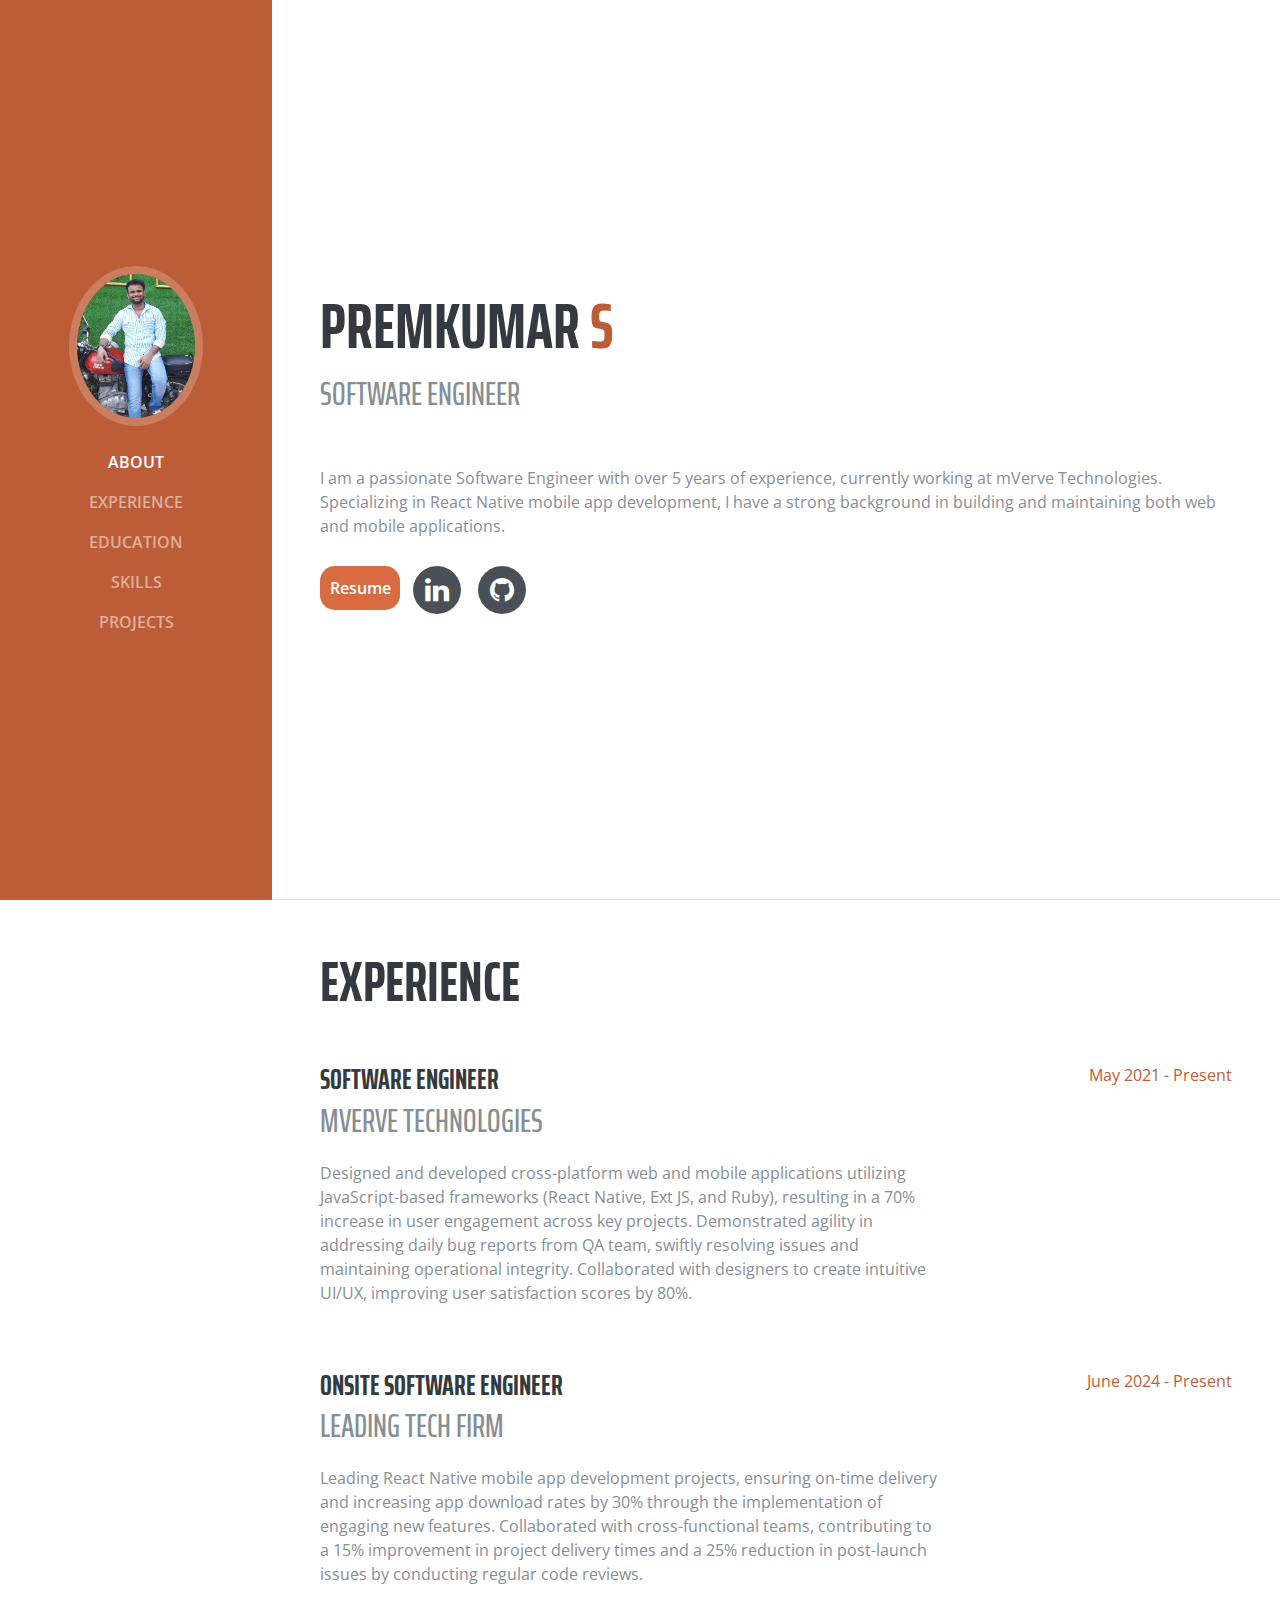
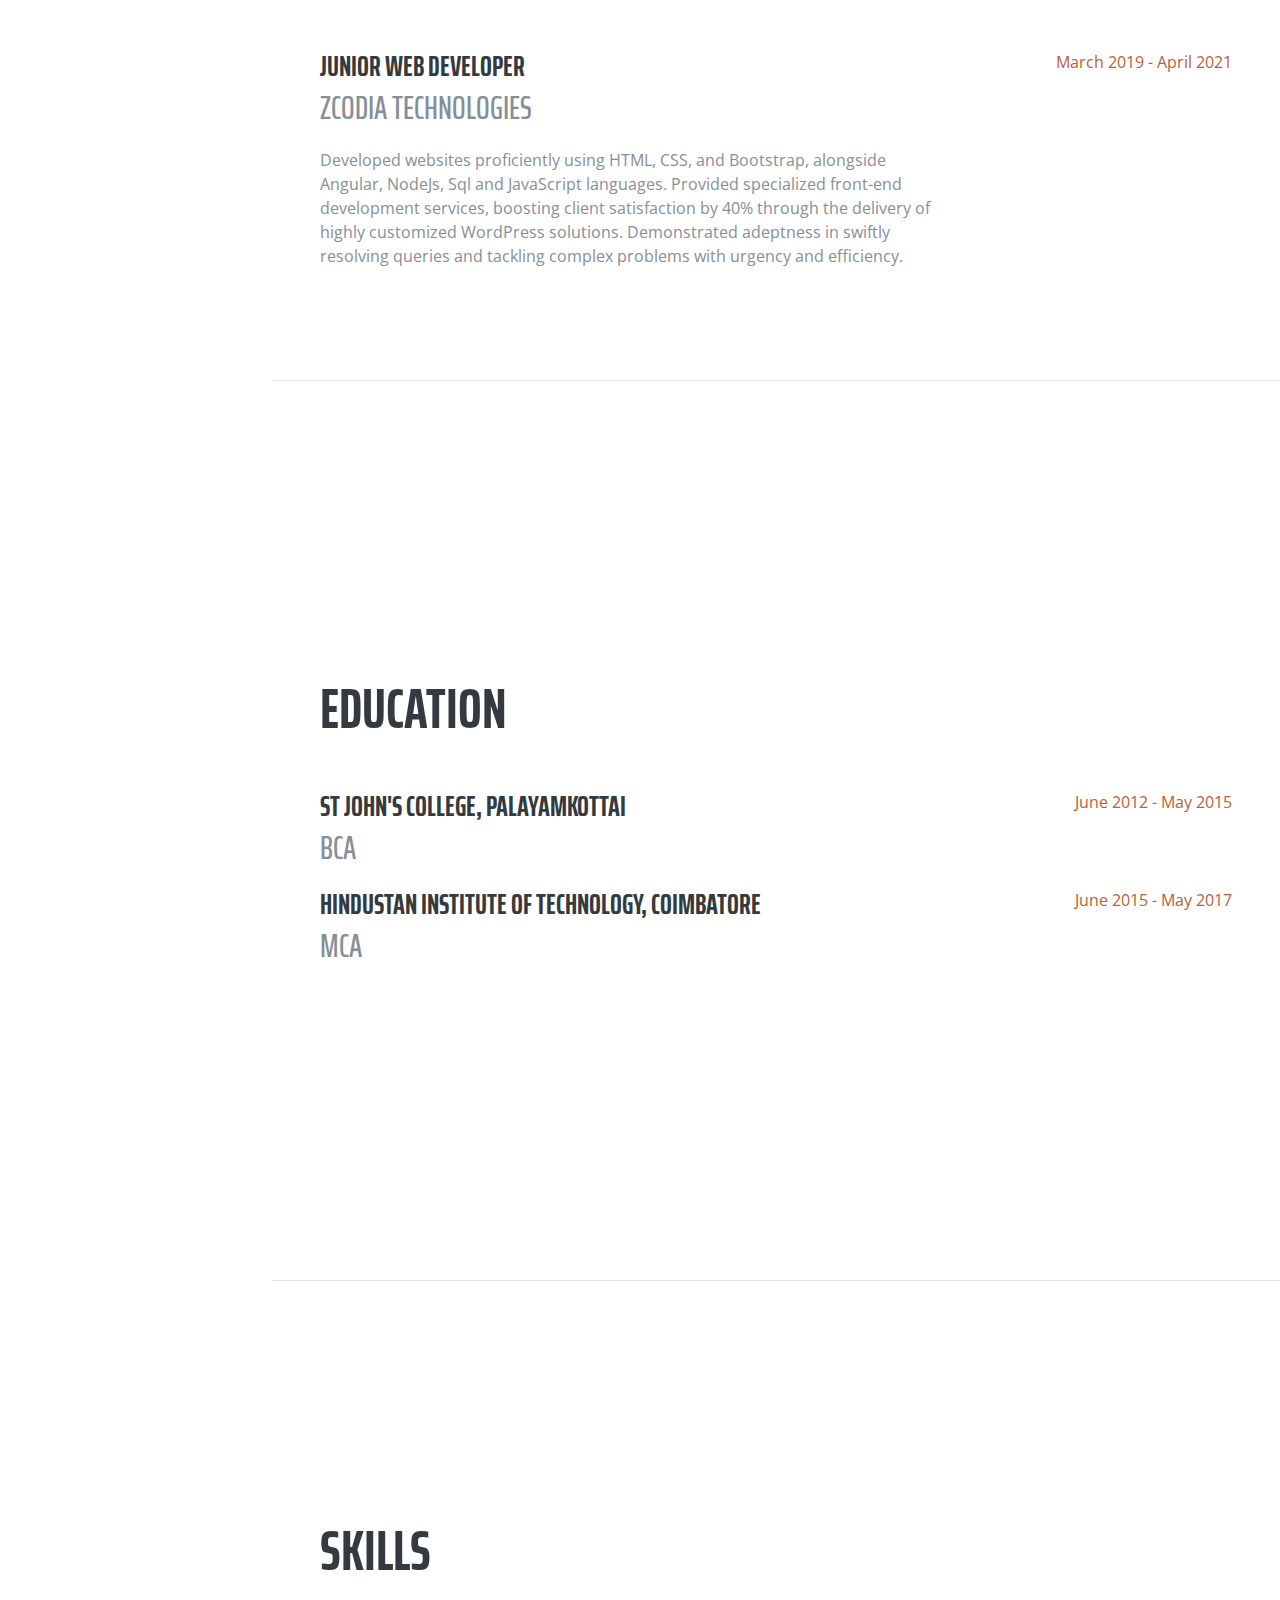
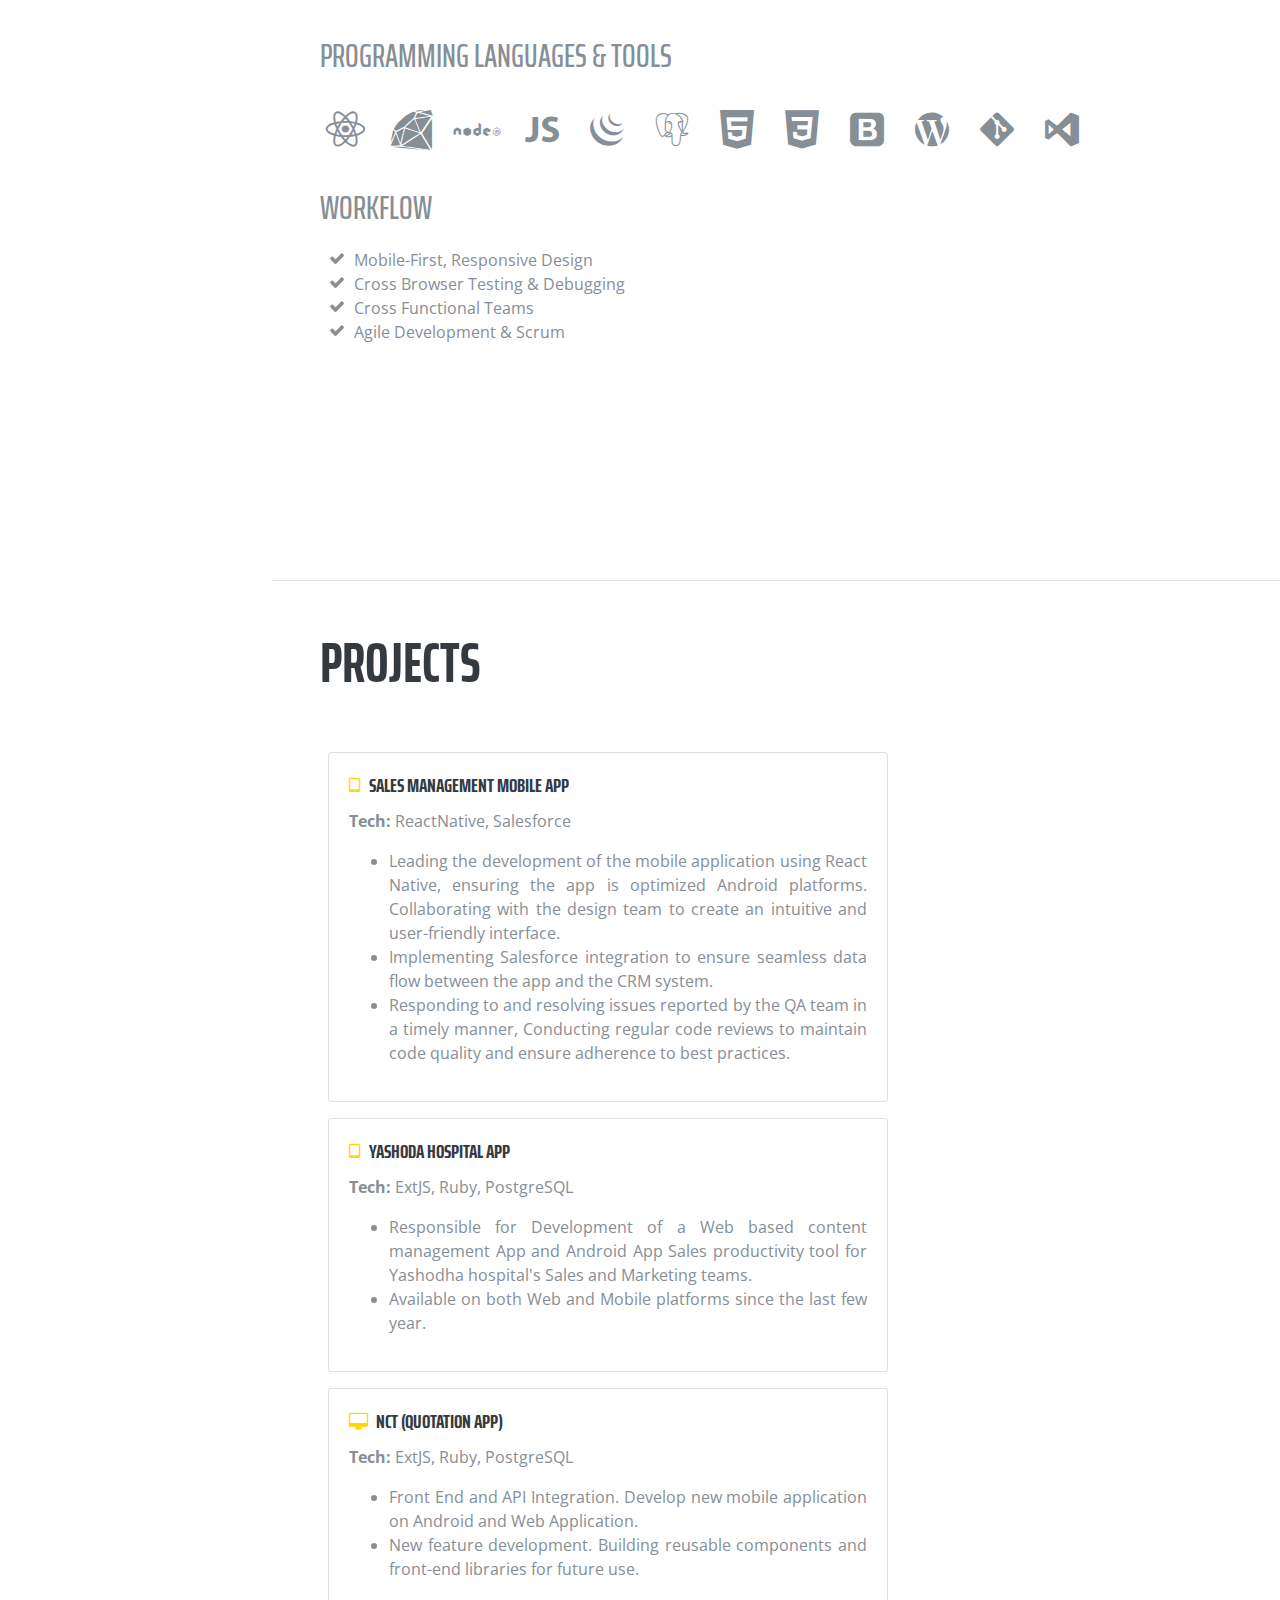
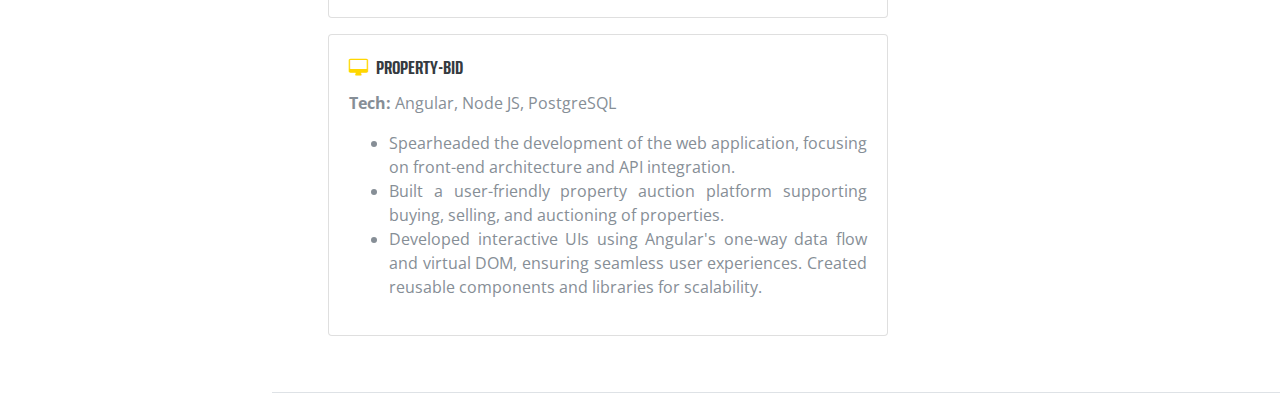
==== index.html @ eaff4596 "initial created" ====
<!DOCTYPE html>
<html lang="en">

<head>

  <meta charset="utf-8">
  <meta name="viewport" content="width=device-width, initial-scale=1, shrink-to-fit=no">
  <meta name="description" content="">
  <meta name="author" content="">

  <title>Prem - Portfolio</title>

  <!-- Bootstrap core CSS -->
  <link href="vendor/bootstrap/css/bootstrap.min.css" rel="stylesheet">

  <!-- Custom fonts for this template -->
  <link href="https://fonts.googleapis.com/css?family=Saira+Extra+Condensed:100,200,300,400,500,600,700,800,900"
    rel="stylesheet">
  <link href="https://fonts.googleapis.com/css?family=Open+Sans:300,300i,400,400i,600,600i,700,700i,800,800i"
    rel="stylesheet">
  <link href="vendor/font-awesome/css/font-awesome.min.css" rel="stylesheet">
  <link href="vendor/devicons/css/devicons.min.css" rel="stylesheet">
  <link href="vendor/simple-line-icons/css/simple-line-icons.css" rel="stylesheet">

  <!-- Custom styles for this template -->
  <link href="css/resume.min.css" rel="stylesheet">

</head>

<body id="page-top">

  <nav class="navbar navbar-expand-lg navbar-dark bg-primary fixed-top" id="sideNav">
    <a class="navbar-brand js-scroll-trigger" href="#page-top">
      <span class="d-none d-lg-block">
        <img class="img-fluid img-profile rounded-circle mx-auto mb-2" src="img/prem_image.jpg" alt="prem_image">
      </span>
    </a>
    <button class="navbar-toggler" type="button" data-toggle="collapse" data-target="#navbarSupportedContent"
      aria-controls="navbarSupportedContent" aria-expanded="false" aria-label="Toggle navigation">
      <span class="navbar-toggler-icon"></span>
    </button>
    <div class="collapse navbar-collapse" id="navbarSupportedContent">
      <ul class="navbar-nav">
        <li class="nav-item">
          <a class="nav-link js-scroll-trigger" href="#about">About</a>
        </li>
        <li class="nav-item">
          <a class="nav-link js-scroll-trigger" href="#experience">Experience</a>
        </li>
        <li class="nav-item">
          <a class="nav-link js-scroll-trigger" href="#education">Education</a>
        </li>
        <li class="nav-item">
          <a class="nav-link js-scroll-trigger" href="#skills">Skills</a>
        </li>
        <!-- <li class="nav-item">
          <a class="nav-link js-scroll-trigger" href="img/Resume.pdf" download="Premkumar_Resume.pdf" target="_blank"
            rel="noopener noreferrer">Resume</a>
        </li> -->
        <li class="nav-item">
          <a class="nav-link js-scroll-trigger" href="#projects">Projects</a>
        </li>
      </ul>
    </div>
  </nav>

  <div class="container-fluid p-0">

    <section class="resume-section p-3 p-lg-5 d-flex d-column" id="about">
      <div class="my-auto">
        <h1 class="mb-0">PREMKUMAR
          <span class="text-primary">S</span>
        </h1>
        <div class="subheading mb-5">Software Engineer
          <!-- <a href="mailto:name@email.com">name@email.com</a> -->
        </div>
        <p class="mb-4">I am a passionate Software Engineer with over 5 years of experience,
          currently working at mVerve Technologies.
          Specializing in React Native mobile app development,
          I have a strong background in building and maintaining both web and mobile applications.</p>
        <!-- <div class="mb-3">
          <a class="nav-link js-scroll-trigger"
            style="width: 80px;background-color: #d86b3f; padding: 10px; border-radius: 15px;color: #ffff; font-weight: 600;"
            href="img/Resume.pdf" download="Premkumar_Resume.pdf" target="_blank" rel="noopener noreferrer">Resume</a>
        </div> -->
        <ul class="list-inline list-social-icons mb-0">
          <li class="list-inline-item">
            <a class="nav-link js-scroll-trigger"
              style="width: 80px;background-color: #d86b3f; padding: 10px; border-radius: 15px;color: #ffff; font-weight: 600;"
              href="img/Resume.pdf" download="Premkumar_Resume.pdf" target="_blank" rel="noopener noreferrer">Resume</a>
          </li>
          <li class="list-inline-item">
            <a href="https://www.linkedin.com/in/premkumar-s-898a61129/" target="_blank" rel="noopener noreferrer">
              <span class="fa-stack fa-lg">
                <i class="fa fa-circle fa-stack-2x"></i>
                <i class="fa fa-linkedin fa-stack-1x fa-inverse"></i>
              </span>
            </a>
          </li>
          <li class="list-inline-item">
            <a href="#">
              <span class="fa-stack fa-lg">
                <i class="fa fa-circle fa-stack-2x"></i>
                <i class="fa fa-github fa-stack-1x fa-inverse"></i>
              </span>
            </a>
          </li>
        </ul>
      </div>
    </section>

    <section class="resume-section p-3 p-lg-5 d-flex flex-column" id="experience">
      <div class="my-auto">
        <h2 class="mb-5">Experience</h2>

        <div class="resume-item d-flex flex-column flex-md-row mb-5">
          <div class="resume-content mr-auto">
            <h3 class="mb-0">Software Engineer</h3>
            <div class="subheading mb-3">mVerve Technologies</div>
            <p>Designed and developed cross-platform web and mobile applications utilizing JavaScript-based frameworks
              (React Native, Ext JS, and Ruby), resulting in a 70% increase in user
              engagement across key projects. Demonstrated agility in addressing daily bug reports from QA team, swiftly
              resolving issues and maintaining operational integrity. Collaborated with designers to create intuitive
              UI/UX, improving user satisfaction scores by 80%.</p>
          </div>
          <div class="resume-date text-md-right">
            <span class="text-primary">May 2021 - Present</span>
          </div>
        </div>

        <div class="resume-item d-flex flex-column flex-md-row mb-5">
          <div class="resume-content mr-auto">
            <h3 class="mb-0">Onsite Software Engineer</h3>
            <div class="subheading mb-3">Leading Tech Firm</div>
            <p>Leading React Native mobile app development projects, ensuring on-time delivery and
              increasing app download rates by 30% through the implementation of engaging new
              features. Collaborated with cross-functional teams, contributing to a 15% improvement in project
              delivery times and a 25% reduction in post-launch issues by conducting regular code
              reviews.</p>
          </div>
          <div class="resume-date text-md-right">
            <span class="text-primary">June 2024 - Present</span>
          </div>
        </div>

        <div class="resume-item d-flex flex-column flex-md-row mb-5">
          <div class="resume-content mr-auto">
            <h3 class="mb-0">Junior Web Developer</h3>
            <div class="subheading mb-3">Zcodia Technologies</div>
            <p>Developed websites proficiently using HTML, CSS, and Bootstrap, alongside Angular,
              NodeJs, Sql and JavaScript languages. Provided specialized front-end development services, boosting client
              satisfaction by 40%
              through the delivery of highly customized WordPress solutions. Demonstrated adeptness in swiftly resolving
              queries and tackling complex problems with
              urgency and efficiency.</p>
          </div>
          <div class="resume-date text-md-right">
            <span class="text-primary">March 2019 - April 2021</span>
          </div>
        </div>
      </div>
    </section>

    <section class="resume-section p-3 p-lg-5 d-flex flex-column" id="education">
      <div class="my-auto">
        <h2 class="mb-5">Education</h2>

        <div class="resume-item d-flex flex-column flex-md-row">
          <div class="resume-content mr-auto">
            <h3 class="mb-0">St John's College, Palayamkottai</h3>
            <div class="subheading mb-3">BCA</div>
          </div>
          <div class="resume-date text-md-right">
            <span class="text-primary">June 2012 - May 2015</span>
          </div>
        </div>
        <div class="resume-item d-flex flex-column flex-md-row">
          <div class="resume-content mr-auto">
            <h3 class="mb-0">Hindustan Institute of Technology, Coimbatore </h3>
            <div class="subheading mb-3">MCA</div>
          </div>
          <div class="resume-date text-md-right">
            <span class="text-primary">June 2015 - May 2017</span>
          </div>
        </div>
      </div>
    </section>
    <section class="resume-section p-3 p-lg-5 d-flex flex-column" id="skills">
      <div class="my-auto">
        <h2 class="mb-5">Skills</h2>

        <div class="subheading mb-3">Programming Languages &amp; Tools</div>
        <ul class="list-inline list-icons">
          <li class="list-inline-item">
            <i class="devicons devicons-react"></i>
          </li>
          <li class="list-inline-item">
            <i class="devicons devicons-ruby"></i>
          </li>
          <li class="list-inline-item">
            <i class="devicons devicons-nodejs"></i>
          </li>
          <li class="list-inline-item">
            <i class="devicons devicons-javascript"></i>
          </li>
          <li class="list-inline-item">
            <i class="devicons devicons-jquery"></i>
          </li>
          <li class="list-inline-item">
            <i class="devicons devicons-postgresql"></i>
          </li>
          <!-- <li class="list-inline-item">
            <i class="devicons devicons-sqlite"></i>
          </li> -->
          <li class="list-inline-item">
            <i class="devicons devicons-html5"></i>
          </li>
          <li class="list-inline-item">
            <i class="devicons devicons-css3"></i>
          </li>
          <li class="list-inline-item">
            <i class="devicons devicons-bootstrap"></i>
          </li>
          <li class="list-inline-item">
            <i class="devicons devicons-wordpress"></i>
          </li>
          <li class="list-inline-item">
            <i class="devicons devicons-git"></i>
          </li>
          <li class="list-inline-item">
            <i class="devicons devicons-visualstudio"></i>
          </li>
        </ul>

        <div class="subheading mb-3">Workflow</div>
        <ul class="fa-ul mb-0">
          <li>
            <i class="fa-li fa fa-check"></i>
            Mobile-First, Responsive Design
          </li>
          <li>
            <i class="fa-li fa fa-check"></i>
            Cross Browser Testing &amp; Debugging
          </li>
          <li>
            <i class="fa-li fa fa-check"></i>
            Cross Functional Teams
          </li>
          <li>
            <i class="fa-li fa fa-check"></i>
            Agile Development &amp; Scrum
          </li>
        </ul>
      </div>
    </section>
    <section class="resume-section p-3 p-lg-5 d-flex flex-column" id="projects">
      <div class="my-auto">
        <h2 class="mb-5">Projects</h2>
        <div class="d-flex flex-wrap justify-content-start">
          <div class="card m-2" style="width: 35rem;">
            <div class="card-body">
              <h5 class="card-title"><i class="fa fa-tablet"
                  style='font-size:18px; color: gold; margin-right: 5px;'></i> Sales Management
                Mobile App
              </h5>
              <p><b>Tech:</b> ReactNative, Salesforce</p>
              <div style="text-align: justify;">
                <ul>
                  <li>
                    Leading the development of the mobile application using React Native, ensuring
                    the app is optimized Android platforms. Collaborating with the design team to
                    create an intuitive and user-friendly interface.
                  </li>
                  <li>
                    Implementing Salesforce integration to ensure seamless data flow between the app
                    and the CRM system.
                  </li>
                  <li>
                    Responding to and resolving issues reported by the QA team in a timely manner,
                    Conducting regular code reviews to maintain code quality and ensure adherence to
                    best practices.
                  </li>
                </ul>
                <!-- <p style="text-align: justify;">
                  • Leading the development of the mobile application using React Native, ensuring
                  the app is optimized Android platforms. Collaborating with the design team to
                  create an intuitive and user-friendly interface.
                </p>
                <p style="text-align: justify;">
                  • Implementing Salesforce integration to ensure seamless data flow between the app
                  and the CRM system.
                </p>
                <p style="text-align: justify;">
                  • Responding to and resolving issues reported by the QA team in a timely manner,
                  Conducting regular code reviews to maintain code quality and ensure adherence to
                  best practices
                </p> -->
                <!-- <i class="fa fa-external-link" aria-hidden="true"></i> -->
              </div>
            </div>
          </div>
          <div class="card m-2" style="width: 35rem;">
            <div class="card-body">
              <h5 class="card-title"><i class="fa fa-tablet"
                  style='font-size:18px; color: gold; margin-right: 5px;'></i> Yashoda Hospital
                App
              </h5>
              <p><b>Tech:</b> ExtJS, Ruby, PostgreSQL</p>
              <div style="text-align: justify;">
                <ul>
                  <li>
                    Responsible for Development of a Web based content management App and
                    Android App Sales productivity tool for Yashodha hospital's Sales and Marketing
                    teams.
                  </li>
                  <li>
                    Available on both Web and Mobile platforms since the last few year.
                  </li>
                </ul>
                <!-- Responsible for Development of a Web based content management App and
                Android App Sales productivity tool for Yashodha hospital's Sales and Marketing
                teams. Available on both Web and Mobile platforms since the last few year. -->
                <!-- <a href="file:///C:/Users/PC/Documents/Personel/prem_portfolio/src/yashoda.html"><i
                    class="fa fa-external-link" aria-hidden="true"></i></a> -->
              </div>
            </div>
          </div>
          <div class="card m-2" style="width: 35rem;">
            <div class="card-body">
              <h5 class="card-title"><i class="fa fa-desktop"
                  style='font-size:18px; color: gold; margin-right: 5px;'></i>
                NCT (Quotation
                App)
              </h5>
              <p><b>Tech:</b> ExtJS, Ruby, PostgreSQL</p>
              <div style="text-align: justify;">
                <ul>
                  <li>
                    Front End and API Integration. Develop new mobile application on Android and Web Application.
                  </li>
                  <li>
                    New feature development. Building reusable components and front-end libraries for future use.
                  </li>
                </ul>
                <!-- <i class="fa fa-external-link" aria-hidden="true"></i> -->
              </div>
            </div>
          </div>
          <!-- <div class="card m-2" style="width: 18rem;">
            <div class="card-body">
              <h5 class="card-title"><i class="fa fa-desktop"
                  style='font-size:18px; color: gold; margin-right: 5px;'></i>
                Vantage (Quotation
                App)
              </h5>
              <p><b>Tech:</b> ExtJS, Ruby, PostgreSQL</p>
              <div style="text-align: right;">
                <i class="fa fa-external-link" aria-hidden="true"></i>
              </div>
            </div>
          </div> -->
          <div class="card m-2" style="width: 35rem;">
            <div class="card-body">
              <h5 class="card-title"><i class="fa fa-desktop"
                  style='font-size:18px; color: gold; margin-right: 5px;'></i>
                Property-Bid
              </h5>
              <p><b>Tech:</b> Angular, Node JS, PostgreSQL</p>
              <div style="text-align: justify;">
                <ul>
                  <li>
                    Spearheaded the development of the web application, focusing on front-end architecture and API
                    integration.
                  </li>
                  <li>
                    Built a user-friendly property auction platform supporting buying, selling, and auctioning of
                    properties.
                  </li>
                  <li>
                    Developed interactive UIs using Angular's one-way data flow and virtual DOM, ensuring seamless user
                    experiences. Created reusable components and libraries for scalability.
                  </li>
                </ul>
                <!-- <i class="fa fa-external-link" aria-hidden="true"></i> -->
              </div>
            </div>
          </div>
        </div>
      </div>
    </section>


  </div>

  <!-- Bootstrap core JavaScript -->
  <script src="vendor/jquery/jquery.min.js"></script>
  <script src="vendor/bootstrap/js/bootstrap.bundle.min.js"></script>

  <!-- Plugin JavaScript -->
  <script src="vendor/jquery-easing/jquery.easing.min.js"></script>

  <!-- Custom scripts for this template -->
  <script src="js/resume.min.js"></script>

</body>

</html>
---- vendor/devicons/css/devicons.min.css ----
/*!
 *  Devicons 1.8.0 made by Theodore Vorillas / http://vorillaz.com 
 */
@font-face{font-family:devicons;src:url(../fonts/devicons.eot?xqxft6);src:url(../fonts/devicons.eot?#iefixxqxft6) format("embedded-opentype"),url(../fonts/devicons.woff?xqxft6) format("woff"),url(../fonts/devicons.ttf?xqxft6) format("truetype"),url(../fonts/devicons.svg?xqxft6#devicons) format("svg");font-weight:400;font-style:normal}.devicons{font-family:devicons;speak:none;font-style:normal;font-weight:400;font-variant:normal;text-transform:none;line-height:1;-webkit-font-smoothing:antialiased;-moz-osx-font-smoothing:grayscale}.devicons-git:before{content:"\e602"}.devicons-git_compare:before{content:"\e628"}.devicons-git_branch:before{content:"\e625"}.devicons-git_commit:before{content:"\e629"}.devicons-git_pull_request:before{content:"\e626"}.devicons-git_merge:before{content:"\e627"}.devicons-bitbucket:before{content:"\e603"}.devicons-github_alt:before{content:"\e608"}.devicons-github_badge:before{content:"\e609"}.devicons-github:before{content:"\e60a"}.devicons-github_full:before{content:"\e617"}.devicons-java:before{content:"\e638"}.devicons-ruby:before{content:"\e639"}.devicons-scala:before{content:"\e637"}.devicons-python:before{content:"\e63c"}.devicons-go:before{content:"\e624"}.devicons-ruby_on_rails:before{content:"\e63b"}.devicons-django:before{content:"\e61d"}.devicons-markdown:before{content:"\e63e"}.devicons-php:before{content:"\e63d"}.devicons-mysql:before{content:"\e604"}.devicons-streamline:before{content:"\e605"}.devicons-database:before{content:"\e606"}.devicons-laravel:before{content:"\e63f"}.devicons-javascript:before{content:"\e64e"}.devicons-angular:before{content:"\e653"}.devicons-backbone:before{content:"\e652"}.devicons-coffeescript:before{content:"\e651"}.devicons-jquery:before{content:"\e650"}.devicons-modernizr:before{content:"\e620"}.devicons-jquery_ui:before{content:"\e654"}.devicons-ember:before{content:"\e61b"}.devicons-dojo:before{content:"\e61c"}.devicons-nodejs:before{content:"\e619"}.devicons-nodejs_small:before{content:"\e618"}.devicons-javascript_shield:before{content:"\e64f"}.devicons-bootstrap:before{content:"\e647"}.devicons-sass:before{content:"\e64b"}.devicons-css3_full:before{content:"\e64a"}.devicons-css3:before{content:"\e649"}.devicons-html5:before{content:"\e636"}.devicons-html5_multimedia:before{content:"\e632"}.devicons-html5_device_access:before{content:"\e633"}.devicons-html5_3d_effects:before{content:"\e635"}.devicons-html5_connectivity:before{content:"\e634"}.devicons-ghost_small:before{content:"\e614"}.devicons-ghost:before{content:"\e61f"}.devicons-magento:before{content:"\e640"}.devicons-joomla:before{content:"\e641"}.devicons-jekyll_small:before{content:"\e60d"}.devicons-drupal:before{content:"\e642"}.devicons-wordpress:before{content:"\e60b"}.devicons-grunt:before{content:"\e64c"}.devicons-bower:before{content:"\e64d"}.devicons-npm:before{content:"\e61e"}.devicons-yahoo_small:before{content:"\e62b"}.devicons-yahoo:before{content:"\e615"}.devicons-bing_small:before{content:"\e600"}.devicons-windows:before{content:"\e60f"}.devicons-linux:before{content:"\e612"}.devicons-ubuntu:before{content:"\e63a"}.devicons-android:before{content:"\e60e"}.devicons-apple:before{content:"\e611"}.devicons-appstore:before{content:"\e613"}.devicons-phonegap:before{content:"\e630"}.devicons-blackberry:before{content:"\e623"}.devicons-stackoverflow:before{content:"\e610"}.devicons-techcrunch:before{content:"\e62c"}.devicons-codrops:before{content:"\e62f"}.devicons-css_tricks:before{content:"\e601"}.devicons-smashing_magazine:before{content:"\e62d"}.devicons-netmagazine:before{content:"\e62e"}.devicons-codepen:before{content:"\e616"}.devicons-cssdeck:before{content:"\e62a"}.devicons-hackernews:before{content:"\e61a"}.devicons-dropbox:before{content:"\e607"}.devicons-google_drive:before{content:"\e631"}.devicons-visualstudio:before{content:"\e60c"}.devicons-unity_small:before{content:"\e621"}.devicons-raspberry_pi:before{content:"\e622"}.devicons-chrome:before{content:"\e643"}.devicons-ie:before{content:"\e644"}.devicons-firefox:before{content:"\e645"}.devicons-opera:before{content:"\e646"}.devicons-safari:before{content:"\e648"}.devicons-swift:before{content:"\e655"}.devicons-symfony:before{content:"\e656"}.devicons-symfony_badge:before{content:"\e657"}.devicons-less:before{content:"\e658"}.devicons-stylus:before{content:"\e659"}.devicons-trello:before{content:"\e65a"}.devicons-atlassian:before{content:"\e65b"}.devicons-jira:before{content:"\e65c"}.devicons-envato:before{content:"\e65d"}.devicons-snap_svg:before{content:"\e65e"}.devicons-raphael:before{content:"\e65f"}.devicons-google_analytics:before{content:"\e660"}.devicons-compass:before{content:"\e661"}.devicons-onedrive:before{content:"\e662"}.devicons-gulp:before{content:"\e663"}.devicons-atom:before{content:"\e664"}.devicons-cisco:before{content:"\e665"}.devicons-nancy:before{content:"\e666"}.devicons-clojure:before{content:"\e668"}.devicons-clojure_alt:before{content:"\e66a"}.devicons-perl:before{content:"\e669"}.devicons-celluloid:before{content:"\e66b"}.devicons-w3c:before{content:"\e66c"}.devicons-redis:before{content:"\e66d"}.devicons-postgresql:before{content:"\e66e"}.devicons-webplatform:before{content:"\e66f"}.devicons-jenkins:before{content:"\e667"}.devicons-requirejs:before{content:"\e670"}.devicons-opensource:before{content:"\e671"}.devicons-typo3:before{content:"\e672"}.devicons-uikit:before{content:"\e673"}.devicons-doctrine:before{content:"\e674"}.devicons-groovy:before{content:"\e675"}.devicons-nginx:before{content:"\e676"}.devicons-haskell:before{content:"\e677"}.devicons-zend:before{content:"\e678"}.devicons-gnu:before{content:"\e679"}.devicons-yeoman:before{content:"\e67a"}.devicons-heroku:before{content:"\e67b"}.devicons-debian:before{content:"\e67d"}.devicons-travis:before{content:"\e67e"}.devicons-dotnet:before{content:"\e67f"}.devicons-codeigniter:before{content:"\e680"}.devicons-javascript_badge:before{content:"\e681"}.devicons-yii:before{content:"\e682"}.devicons-msql_server:before{content:"\e67c"}.devicons-composer:before{content:"\e683"}.devicons-krakenjs_badge:before{content:"\e684"}.devicons-krakenjs:before{content:"\e685"}.devicons-mozilla:before{content:"\e686"}.devicons-firebase:before{content:"\e687"}.devicons-sizzlejs:before{content:"\e688"}.devicons-creativecommons:before{content:"\e689"}.devicons-creativecommons_badge:before{content:"\e68a"}.devicons-mitlicence:before{content:"\e68b"}.devicons-senchatouch:before{content:"\e68c"}.devicons-bugsense:before{content:"\e68d"}.devicons-extjs:before{content:"\e68e"}.devicons-mootools_badge:before{content:"\e68f"}.devicons-mootools:before{content:"\e690"}.devicons-ruby_rough:before{content:"\e691"}.devicons-komodo:before{content:"\e692"}.devicons-coda:before{content:"\e693"}.devicons-bintray:before{content:"\e694"}.devicons-terminal:before{content:"\e695"}.devicons-code:before{content:"\e696"}.devicons-responsive:before{content:"\e697"}.devicons-dart:before{content:"\e698"}.devicons-aptana:before{content:"\e699"}.devicons-mailchimp:before{content:"\e69a"}.devicons-netbeans:before{content:"\e69b"}.devicons-dreamweaver:before{content:"\e69c"}.devicons-brackets:before{content:"\e69d"}.devicons-eclipse:before{content:"\e69e"}.devicons-cloud9:before{content:"\e69f"}.devicons-scrum:before{content:"\e6a0"}.devicons-prolog:before{content:"\e6a1"}.devicons-terminal_badge:before{content:"\e6a2"}.devicons-code_badge:before{content:"\e6a3"}.devicons-mongodb:before{content:"\e6a4"}.devicons-meteor:before{content:"\e6a5"}.devicons-meteorfull:before{content:"\e6a6"}.devicons-fsharp:before{content:"\e6a7"}.devicons-rust:before{content:"\e6a8"}.devicons-ionic:before{content:"\e6a9"}.devicons-sublime:before{content:"\e6aa"}.devicons-appcelerator:before{content:"\e6ab"}.devicons-asterisk:before{content:"\e6ac"}.devicons-aws:before{content:"\e6ad"}.devicons-digital-ocean:before{content:"\e6ae"}.devicons-dlang:before{content:"\e6af"}.devicons-docker:before{content:"\e6b0"}.devicons-erlang:before{content:"\e6b1"}.devicons-google-cloud-platform:before{content:"\e6b2"}.devicons-grails:before{content:"\e6b3"}.devicons-illustrator:before{content:"\e6b4"}.devicons-intellij:before{content:"\e6b5"}.devicons-materializecss:before{content:"\e6b6"}.devicons-openshift:before{content:"\e6b7"}.devicons-photoshop:before{content:"\e6b8"}.devicons-rackspace:before{content:"\e6b9"}.devicons-react:before{content:"\e6ba"}.devicons-redhat:before{content:"\e6bb"}.devicons-scriptcs:before{content:"\e6bc"}.devicons-sqllite:before{content:"\e6c4"}.devicons-vim:before{content:"\e6c5"}
---- vendor/simple-line-icons/css/simple-line-icons.css ----
@font-face {
  font-family: 'simple-line-icons';
  src: url('../fonts/Simple-Line-Icons.eot?v=2.4.0');
  src: url('../fonts/Simple-Line-Icons.eot?v=2.4.0#iefix') format('embedded-opentype'), url('../fonts/Simple-Line-Icons.woff2?v=2.4.0') format('woff2'), url('../fonts/Simple-Line-Icons.ttf?v=2.4.0') format('truetype'), url('../fonts/Simple-Line-Icons.woff?v=2.4.0') format('woff'), url('../fonts/Simple-Line-Icons.svg?v=2.4.0#simple-line-icons') format('svg');
  font-weight: normal;
  font-style: normal;
}
/*
 Use the following CSS code if you want to have a class per icon.
 Instead of a list of all class selectors, you can use the generic [class*="icon-"] selector, but it's slower:
*/
.icon-user,
.icon-people,
.icon-user-female,
.icon-user-follow,
.icon-user-following,
.icon-user-unfollow,
.icon-login,
.icon-logout,
.icon-emotsmile,
.icon-phone,
.icon-call-end,
.icon-call-in,
.icon-call-out,
.icon-map,
.icon-location-pin,
.icon-direction,
.icon-directions,
.icon-compass,
.icon-layers,
.icon-menu,
.icon-list,
.icon-options-vertical,
.icon-options,
.icon-arrow-down,
.icon-arrow-left,
.icon-arrow-right,
.icon-arrow-up,
.icon-arrow-up-circle,
.icon-arrow-left-circle,
.icon-arrow-right-circle,
.icon-arrow-down-circle,
.icon-check,
.icon-clock,
.icon-plus,
.icon-minus,
.icon-close,
.icon-event,
.icon-exclamation,
.icon-organization,
.icon-trophy,
.icon-screen-smartphone,
.icon-screen-desktop,
.icon-plane,
.icon-notebook,
.icon-mustache,
.icon-mouse,
.icon-magnet,
.icon-energy,
.icon-disc,
.icon-cursor,
.icon-cursor-move,
.icon-crop,
.icon-chemistry,
.icon-speedometer,
.icon-shield,
.icon-screen-tablet,
.icon-magic-wand,
.icon-hourglass,
.icon-graduation,
.icon-ghost,
.icon-game-controller,
.icon-fire,
.icon-eyeglass,
.icon-envelope-open,
.icon-envelope-letter,
.icon-bell,
.icon-badge,
.icon-anchor,
.icon-wallet,
.icon-vector,
.icon-speech,
.icon-puzzle,
.icon-printer,
.icon-present,
.icon-playlist,
.icon-pin,
.icon-picture,
.icon-handbag,
.icon-globe-alt,
.icon-globe,
.icon-folder-alt,
.icon-folder,
.icon-film,
.icon-feed,
.icon-drop,
.icon-drawer,
.icon-docs,
.icon-doc,
.icon-diamond,
.icon-cup,
.icon-calculator,
.icon-bubbles,
.icon-briefcase,
.icon-book-open,
.icon-basket-loaded,
.icon-basket,
.icon-bag,
.icon-action-undo,
.icon-action-redo,
.icon-wrench,
.icon-umbrella,
.icon-trash,
.icon-tag,
.icon-support,
.icon-frame,
.icon-size-fullscreen,
.icon-size-actual,
.icon-shuffle,
.icon-share-alt,
.icon-share,
.icon-rocket,
.icon-question,
.icon-pie-chart,
.icon-pencil,
.icon-note,
.icon-loop,
.icon-home,
.icon-grid,
.icon-graph,
.icon-microphone,
.icon-music-tone-alt,
.icon-music-tone,
.icon-earphones-alt,
.icon-earphones,
.icon-equalizer,
.icon-like,
.icon-dislike,
.icon-control-start,
.icon-control-rewind,
.icon-control-play,
.icon-control-pause,
.icon-control-forward,
.icon-control-end,
.icon-volume-1,
.icon-volume-2,
.icon-volume-off,
.icon-calendar,
.icon-bulb,
.icon-chart,
.icon-ban,
.icon-bubble,
.icon-camrecorder,
.icon-camera,
.icon-cloud-download,
.icon-cloud-upload,
.icon-envelope,
.icon-eye,
.icon-flag,
.icon-heart,
.icon-info,
.icon-key,
.icon-link,
.icon-lock,
.icon-lock-open,
.icon-magnifier,
.icon-magnifier-add,
.icon-magnifier-remove,
.icon-paper-clip,
.icon-paper-plane,
.icon-power,
.icon-refresh,
.icon-reload,
.icon-settings,
.icon-star,
.icon-symbol-female,
.icon-symbol-male,
.icon-target,
.icon-credit-card,
.icon-paypal,
.icon-social-tumblr,
.icon-social-twitter,
.icon-social-facebook,
.icon-social-instagram,
.icon-social-linkedin,
.icon-social-pinterest,
.icon-social-github,
.icon-social-google,
.icon-social-reddit,
.icon-social-skype,
.icon-social-dribbble,
.icon-social-behance,
.icon-social-foursqare,
.icon-social-soundcloud,
.icon-social-spotify,
.icon-social-stumbleupon,
.icon-social-youtube,
.icon-social-dropbox,
.icon-social-vkontakte,
.icon-social-steam {
  font-family: 'simple-line-icons';
  speak: none;
  font-style: normal;
  font-weight: normal;
  font-variant: normal;
  text-transform: none;
  line-height: 1;
  /* Better Font Rendering =========== */
  -webkit-font-smoothing: antialiased;
  -moz-osx-font-smoothing: grayscale;
}
.icon-user:before {
  content: "\e005";
}
.icon-people:before {
  content: "\e001";
}
.icon-user-female:before {
  content: "\e000";
}
.icon-user-follow:before {
  content: "\e002";
}
.icon-user-following:before {
  content: "\e003";
}
.icon-user-unfollow:before {
  content: "\e004";
}
.icon-login:before {
  content: "\e066";
}
.icon-logout:before {
  content: "\e065";
}
.icon-emotsmile:before {
  content: "\e021";
}
.icon-phone:before {
  content: "\e600";
}
.icon-call-end:before {
  content: "\e048";
}
.icon-call-in:before {
  content: "\e047";
}
.icon-call-out:before {
  content: "\e046";
}
.icon-map:before {
  content: "\e033";
}
.icon-location-pin:before {
  content: "\e096";
}
.icon-direction:before {
  content: "\e042";
}
.icon-directions:before {
  content: "\e041";
}
.icon-compass:before {
  content: "\e045";
}
.icon-layers:before {
  content: "\e034";
}
.icon-menu:before {
  content: "\e601";
}
.icon-list:before {
  content: "\e067";
}
.icon-options-vertical:before {
  content: "\e602";
}
.icon-options:before {
  content: "\e603";
}
.icon-arrow-down:before {
  content: "\e604";
}
.icon-arrow-left:before {
  content: "\e605";
}
.icon-arrow-right:before {
  content: "\e606";
}
.icon-arrow-up:before {
  content: "\e607";
}
.icon-arrow-up-circle:before {
  content: "\e078";
}
.icon-arrow-left-circle:before {
  content: "\e07a";
}
.icon-arrow-right-circle:before {
  content: "\e079";
}
.icon-arrow-down-circle:before {
  content: "\e07b";
}
.icon-check:before {
  content: "\e080";
}
.icon-clock:before {
  content: "\e081";
}
.icon-plus:before {
  content: "\e095";
}
.icon-minus:before {
  content: "\e615";
}
.icon-close:before {
  content: "\e082";
}
.icon-event:before {
  content: "\e619";
}
.icon-exclamation:before {
  content: "\e617";
}
.icon-organization:before {
  content: "\e616";
}
.icon-trophy:before {
  content: "\e006";
}
.icon-screen-smartphone:before {
  content: "\e010";
}
.icon-screen-desktop:before {
  content: "\e011";
}
.icon-plane:before {
  content: "\e012";
}
.icon-notebook:before {
  content: "\e013";
}
.icon-mustache:before {
  content: "\e014";
}
.icon-mouse:before {
  content: "\e015";
}
.icon-magnet:before {
  content: "\e016";
}
.icon-energy:before {
  content: "\e020";
}
.icon-disc:before {
  content: "\e022";
}
.icon-cursor:before {
  content: "\e06e";
}
.icon-cursor-move:before {
  content: "\e023";
}
.icon-crop:before {
  content: "\e024";
}
.icon-chemistry:before {
  content: "\e026";
}
.icon-speedometer:before {
  content: "\e007";
}
.icon-shield:before {
  content: "\e00e";
}
.icon-screen-tablet:before {
  content: "\e00f";
}
.icon-magic-wand:before {
  content: "\e017";
}
.icon-hourglass:before {
  content: "\e018";
}
.icon-graduation:before {
  content: "\e019";
}
.icon-ghost:before {
  content: "\e01a";
}
.icon-game-controller:before {
  content: "\e01b";
}
.icon-fire:before {
  content: "\e01c";
}
.icon-eyeglass:before {
  content: "\e01d";
}
.icon-envelope-open:before {
  content: "\e01e";
}
.icon-envelope-letter:before {
  content: "\e01f";
}
.icon-bell:before {
  content: "\e027";
}
.icon-badge:before {
  content: "\e028";
}
.icon-anchor:before {
  content: "\e029";
}
.icon-wallet:before {
  content: "\e02a";
}
.icon-vector:before {
  content: "\e02b";
}
.icon-speech:before {
  content: "\e02c";
}
.icon-puzzle:before {
  content: "\e02d";
}
.icon-printer:before {
  content: "\e02e";
}
.icon-present:before {
  content: "\e02f";
}
.icon-playlist:before {
  content: "\e030";
}
.icon-pin:before {
  content: "\e031";
}
.icon-picture:before {
  content: "\e032";
}
.icon-handbag:before {
  content: "\e035";
}
.icon-globe-alt:before {
  content: "\e036";
}
.icon-globe:before {
  content: "\e037";
}
.icon-folder-alt:before {
  content: "\e039";
}
.icon-folder:before {
  content: "\e089";
}
.icon-film:before {
  content: "\e03a";
}
.icon-feed:before {
  content: "\e03b";
}
.icon-drop:before {
  content: "\e03e";
}
.icon-drawer:before {
  content: "\e03f";
}
.icon-docs:before {
  content: "\e040";
}
.icon-doc:before {
  content: "\e085";
}
.icon-diamond:before {
  content: "\e043";
}
.icon-cup:before {
  content: "\e044";
}
.icon-calculator:before {
  content: "\e049";
}
.icon-bubbles:before {
  content: "\e04a";
}
.icon-briefcase:before {
  content: "\e04b";
}
.icon-book-open:before {
  content: "\e04c";
}
.icon-basket-loaded:before {
  content: "\e04d";
}
.icon-basket:before {
  content: "\e04e";
}
.icon-bag:before {
  content: "\e04f";
}
.icon-action-undo:before {
  content: "\e050";
}
.icon-action-redo:before {
  content: "\e051";
}
.icon-wrench:before {
  content: "\e052";
}
.icon-umbrella:before {
  content: "\e053";
}
.icon-trash:before {
  content: "\e054";
}
.icon-tag:before {
  content: "\e055";
}
.icon-support:before {
  content: "\e056";
}
.icon-frame:before {
  content: "\e038";
}
.icon-size-fullscreen:before {
  content: "\e057";
}
.icon-size-actual:before {
  content: "\e058";
}
.icon-shuffle:before {
  content: "\e059";
}
.icon-share-alt:before {
  content: "\e05a";
}
.icon-share:before {
  content: "\e05b";
}
.icon-rocket:before {
  content: "\e05c";
}
.icon-question:before {
  content: "\e05d";
}
.icon-pie-chart:before {
  content: "\e05e";
}
.icon-pencil:before {
  content: "\e05f";
}
.icon-note:before {
  content: "\e060";
}
.icon-loop:before {
  content: "\e064";
}
.icon-home:before {
  content: "\e069";
}
.icon-grid:before {
  content: "\e06a";
}
.icon-graph:before {
  content: "\e06b";
}
.icon-microphone:before {
  content: "\e063";
}
.icon-music-tone-alt:before {
  content: "\e061";
}
.icon-music-tone:before {
  content: "\e062";
}
.icon-earphones-alt:before {
  content: "\e03c";
}
.icon-earphones:before {
  content: "\e03d";
}
.icon-equalizer:before {
  content: "\e06c";
}
.icon-like:before {
  content: "\e068";
}
.icon-dislike:before {
  content: "\e06d";
}
.icon-control-start:before {
  content: "\e06f";
}
.icon-control-rewind:before {
  content: "\e070";
}
.icon-control-play:before {
  content: "\e071";
}
.icon-control-pause:before {
  content: "\e072";
}
.icon-control-forward:before {
  content: "\e073";
}
.icon-control-end:before {
  content: "\e074";
}
.icon-volume-1:before {
  content: "\e09f";
}
.icon-volume-2:before {
  content: "\e0a0";
}
.icon-volume-off:before {
  content: "\e0a1";
}
.icon-calendar:before {
  content: "\e075";
}
.icon-bulb:before {
  content: "\e076";
}
.icon-chart:before {
  content: "\e077";
}
.icon-ban:before {
  content: "\e07c";
}
.icon-bubble:before {
  content: "\e07d";
}
.icon-camrecorder:before {
  content: "\e07e";
}
.icon-camera:before {
  content: "\e07f";
}
.icon-cloud-download:before {
  content: "\e083";
}
.icon-cloud-upload:before {
  content: "\e084";
}
.icon-envelope:before {
  content: "\e086";
}
.icon-eye:before {
  content: "\e087";
}
.icon-flag:before {
  content: "\e088";
}
.icon-heart:before {
  content: "\e08a";
}
.icon-info:before {
  content: "\e08b";
}
.icon-key:before {
  content: "\e08c";
}
.icon-link:before {
  content: "\e08d";
}
.icon-lock:before {
  content: "\e08e";
}
.icon-lock-open:before {
  content: "\e08f";
}
.icon-magnifier:before {
  content: "\e090";
}
.icon-magnifier-add:before {
  content: "\e091";
}
.icon-magnifier-remove:before {
  content: "\e092";
}
.icon-paper-clip:before {
  content: "\e093";
}
.icon-paper-plane:before {
  content: "\e094";
}
.icon-power:before {
  content: "\e097";
}
.icon-refresh:before {
  content: "\e098";
}
.icon-reload:before {
  content: "\e099";
}
.icon-settings:before {
  content: "\e09a";
}
.icon-star:before {
  content: "\e09b";
}
.icon-symbol-female:before {
  content: "\e09c";
}
.icon-symbol-male:before {
  content: "\e09d";
}
.icon-target:before {
  content: "\e09e";
}
.icon-credit-card:before {
  content: "\e025";
}
.icon-paypal:before {
  content: "\e608";
}
.icon-social-tumblr:before {
  content: "\e00a";
}
.icon-social-twitter:before {
  content: "\e009";
}
.icon-social-facebook:before {
  content: "\e00b";
}
.icon-social-instagram:before {
  content: "\e609";
}
.icon-social-linkedin:before {
  content: "\e60a";
}
.icon-social-pinterest:before {
  content: "\e60b";
}
.icon-social-github:before {
  content: "\e60c";
}
.icon-social-google:before {
  content: "\e60d";
}
.icon-social-reddit:before {
  content: "\e60e";
}
.icon-social-skype:before {
  content: "\e60f";
}
.icon-social-dribbble:before {
  content: "\e00d";
}
.icon-social-behance:before {
  content: "\e610";
}
.icon-social-foursqare:before {
  content: "\e611";
}
.icon-social-soundcloud:before {
  content: "\e612";
}
.icon-social-spotify:before {
  content: "\e613";
}
.icon-social-stumbleupon:before {
  content: "\e614";
}
.icon-social-youtube:before {
  content: "\e008";
}
.icon-social-dropbox:before {
  content: "\e00c";
}
.icon-social-vkontakte:before {
  content: "\e618";
}
.icon-social-steam:before {
  content: "\e620";
}
---- css/resume.min.css ----
/*!
 * Start Bootstrap - Resume v4.0.0-beta.2 (https://startbootstrap.com/template-overviews/resume)
 * Copyright 2013-2017 Start Bootstrap
 * Licensed under MIT (https://github.com/BlackrockDigital/startbootstrap-resume/blob/master/LICENSE)
 */
body {
    font-family: 'Open Sans', serif;
    padding-top: 54px;
    color: #868e96
}

@media (min-width:992px) {
    body {
        padding-top: 0;
        padding-left: 17rem
    }
}

h1,
h2,
h3,
h4,
h5,
h6 {
    font-family: 'Saira Extra Condensed', serif;
    font-weight: 700;
    text-transform: uppercase;
    color: #343a40
}

h1 {
    font-size: 4rem;
    line-height: 5.5rem
}

h2 {
    font-size: 3.5rem
}

.subheading {
    text-transform: uppercase;
    font-weight: 500;
    font-family: 'Saira Extra Condensed', serif;
    font-size: 2rem
}

.list-social-icons a {
    color: #495057
}

.list-social-icons a:hover {
    color: #bd5d38
}

.list-social-icons a .fa-lg {
    font-size: 1.75rem
}

.list-icons {
    font-size: 3rem
}

.list-icons .list-inline-item i:hover {
    color: #bd5d38
}

#sideNav .navbar-nav .nav-item .nav-link {
    font-weight: 600;
    text-transform: uppercase
}

@media (min-width:992px) {
    #sideNav {
        text-align: center;
        position: fixed;
        top: 0;
        left: 0;
        display: flex;
        flex-direction: column;
        width: 17rem;
        height: 100vh
    }

    #sideNav .navbar-brand {
        display: flex;
        margin: auto auto 0;
        padding: .5rem
    }

    #sideNav .navbar-brand .img-profile {
        max-width: 10rem;
        max-height: 10rem;
        border: .5rem solid rgba(255, 255, 255, .2)
    }

    #sideNav .navbar-collapse {
        display: flex;
        align-items: flex-start;
        flex-grow: 0;
        width: 100%;
        margin-bottom: auto
    }

    #sideNav .navbar-collapse .navbar-nav {
        flex-direction: column;
        width: 100%
    }

    #sideNav .navbar-collapse .navbar-nav .nav-item {
        display: block
    }

    #sideNav .navbar-collapse .navbar-nav .nav-item .nav-link {
        display: block
    }
}

section.resume-section {
    border-bottom: 1px solid #dee2e6;
    padding-top: 5rem !important;
    padding-bottom: 5rem !important
}

section.resume-section .resume-item .resume-date {
    min-width: none
}

@media (min-width:768px) {
    section.resume-section {
        min-height: 100vh
    }

    section.resume-section .resume-item .resume-date {
        min-width: 18rem
    }
}

@media (min-width:992px) {
    section.resume-section {
        padding-top: 3rem !important;
        padding-bottom: 3rem !important
    }
}

.bg-primary {
    background-color: #bd5d38 !important
}

.text-primary {
    color: #bd5d38 !important
}

a {
    color: #bd5d38
}

a:active,
a:focus,
a:hover {
    color: #824027
}
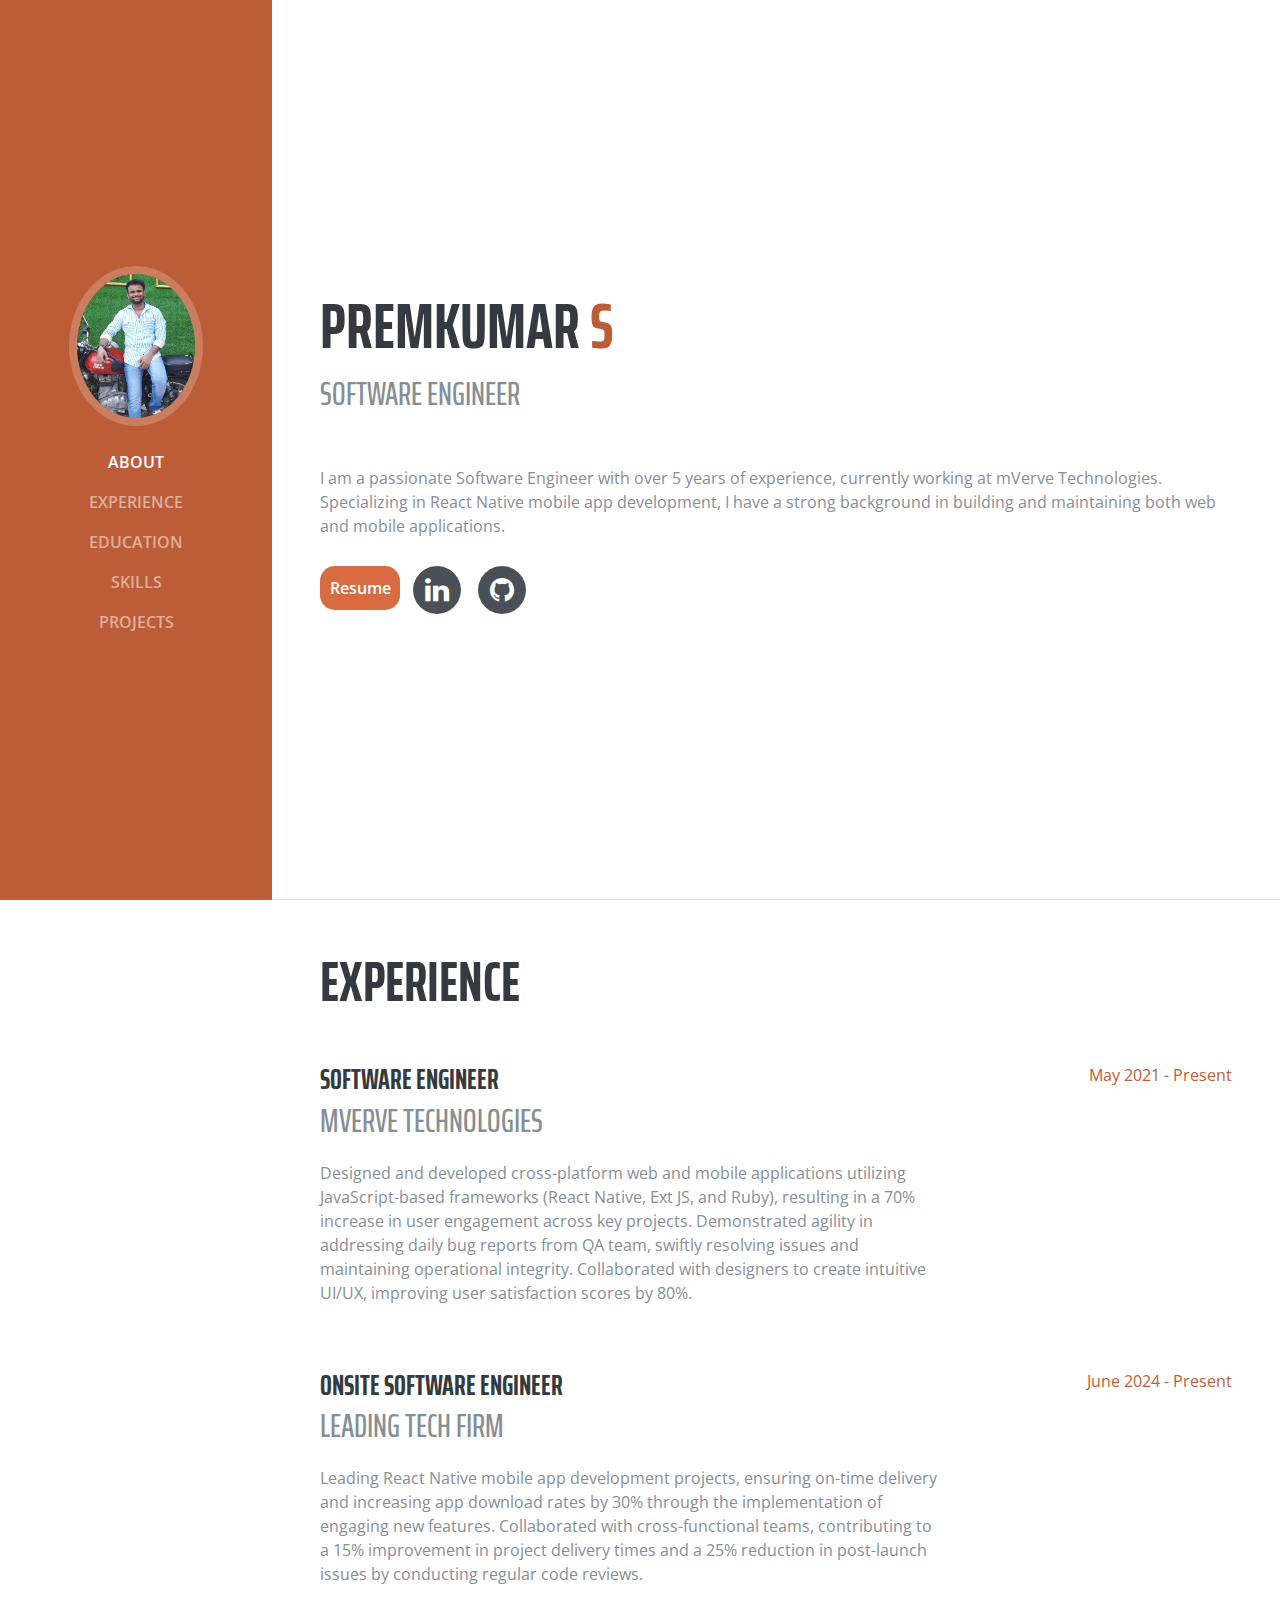
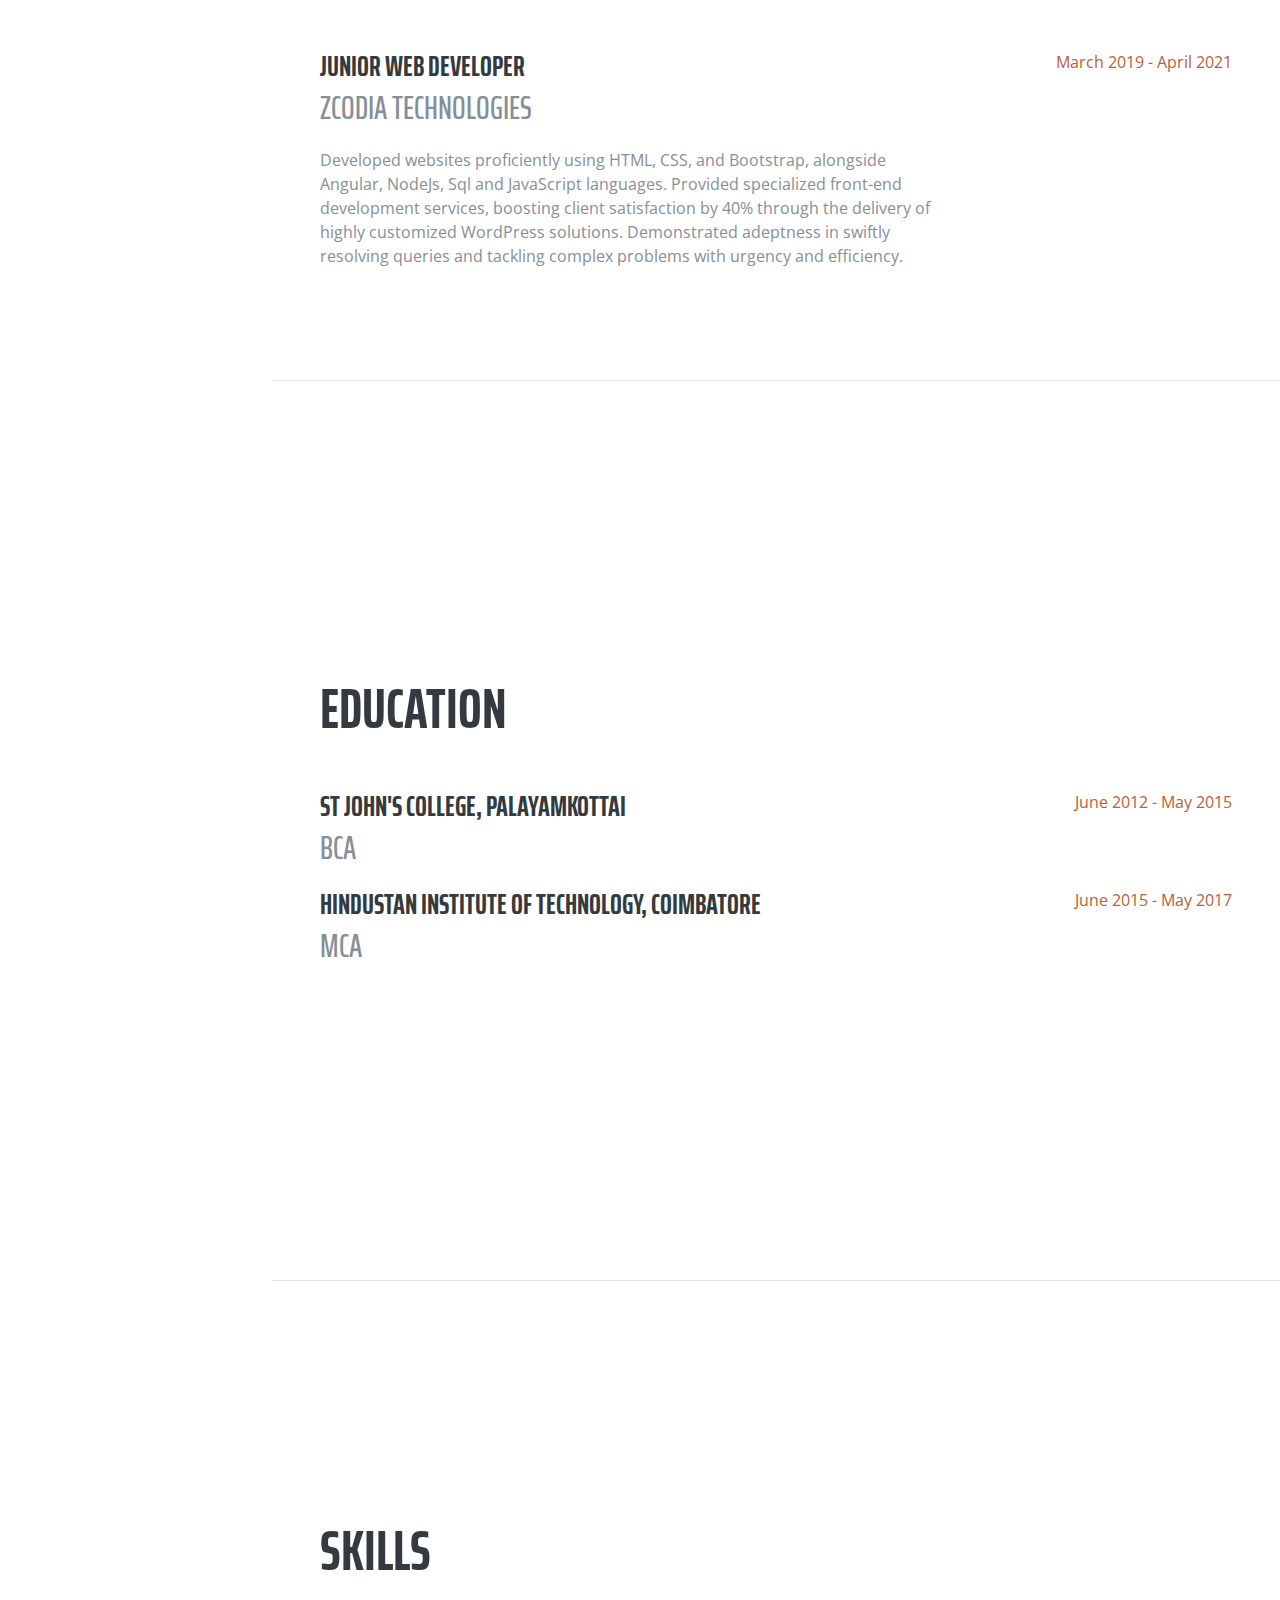
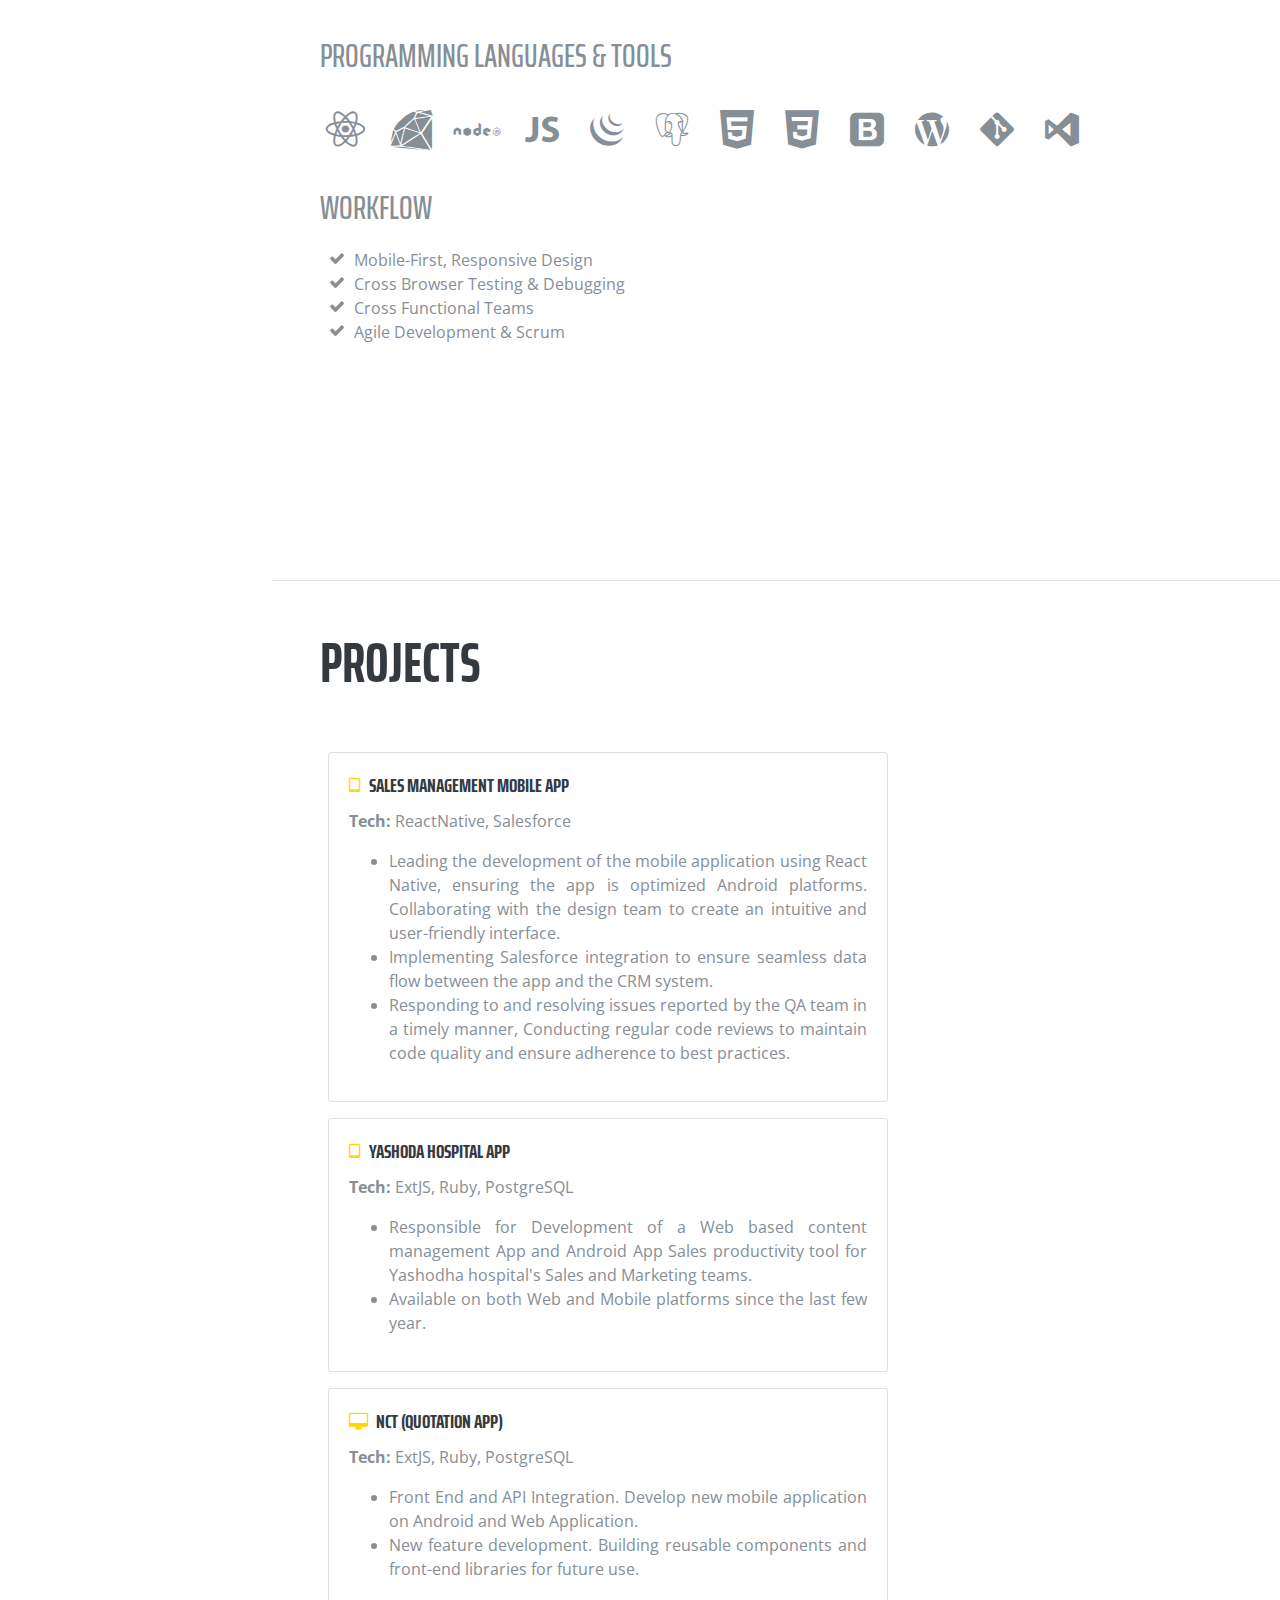
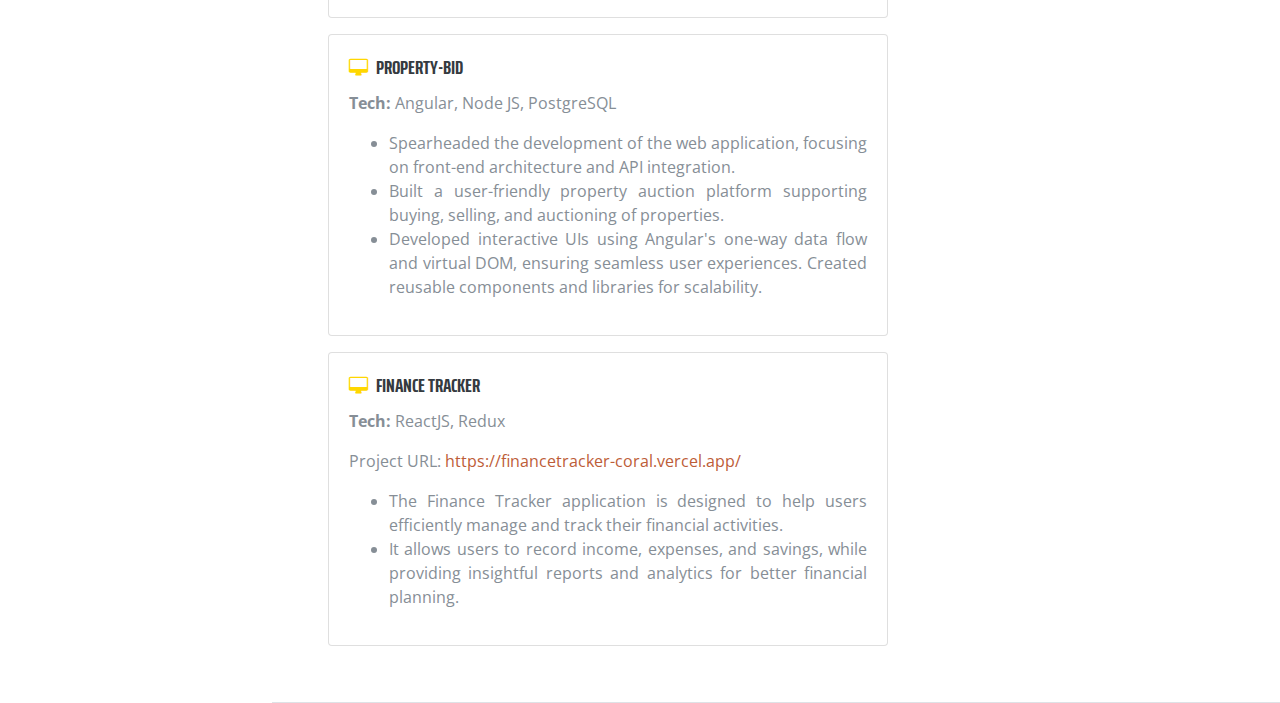
==== commit 8727c096: "new project details update" ====
--- a/index.html
+++ b/index.html
@@ -98,7 +98,7 @@
             </a>
           </li>
           <li class="list-inline-item">
-            <a href="#">
+            <a href="https://github.com/prem-29" target="_blank" rel="noopener noreferrer">
               <span class="fa-stack fa-lg">
                 <i class="fa fa-circle fa-stack-2x"></i>
                 <i class="fa fa-github fa-stack-1x fa-inverse"></i>
@@ -281,21 +281,6 @@
                     best practices.
                   </li>
                 </ul>
-                <!-- <p style="text-align: justify;">
-                  • Leading the development of the mobile application using React Native, ensuring
-                  the app is optimized Android platforms. Collaborating with the design team to
-                  create an intuitive and user-friendly interface.
-                </p>
-                <p style="text-align: justify;">
-                  • Implementing Salesforce integration to ensure seamless data flow between the app
-                  and the CRM system.
-                </p>
-                <p style="text-align: justify;">
-                  • Responding to and resolving issues reported by the QA team in a timely manner,
-                  Conducting regular code reviews to maintain code quality and ensure adherence to
-                  best practices
-                </p> -->
-                <!-- <i class="fa fa-external-link" aria-hidden="true"></i> -->
               </div>
             </div>
           </div>
@@ -385,6 +370,30 @@
               </div>
             </div>
           </div>
+          <div class="card m-2" style="width: 35rem;">
+            <div class="card-body">
+              <h5 class="card-title"><i class="fa fa-desktop"
+                  style='font-size:18px; color: gold; margin-right: 5px;'></i>
+                Finance Tracker
+              </h5>
+              <p><b>Tech:</b> ReactJS, Redux</p>
+              <P>Project URL: <a href="https://financetracker-coral.vercel.app/" target="_blank"
+                  rel="noopener noreferrer">https://financetracker-coral.vercel.app/</a></P>
+              <div style="text-align: justify;">
+                <ul>
+                  <li>
+                    The Finance Tracker application is designed to help users efficiently manage and track their
+                    financial activities.
+                  </li>
+                  <li>
+                    It allows users to record income, expenses, and savings, while providing insightful reports and
+                    analytics for better financial planning.
+                  </li>
+                </ul>
+                <!-- <i class="fa fa-external-link" aria-hidden="true"></i> -->
+              </div>
+            </div>
+          </div>
         </div>
       </div>
     </section>
